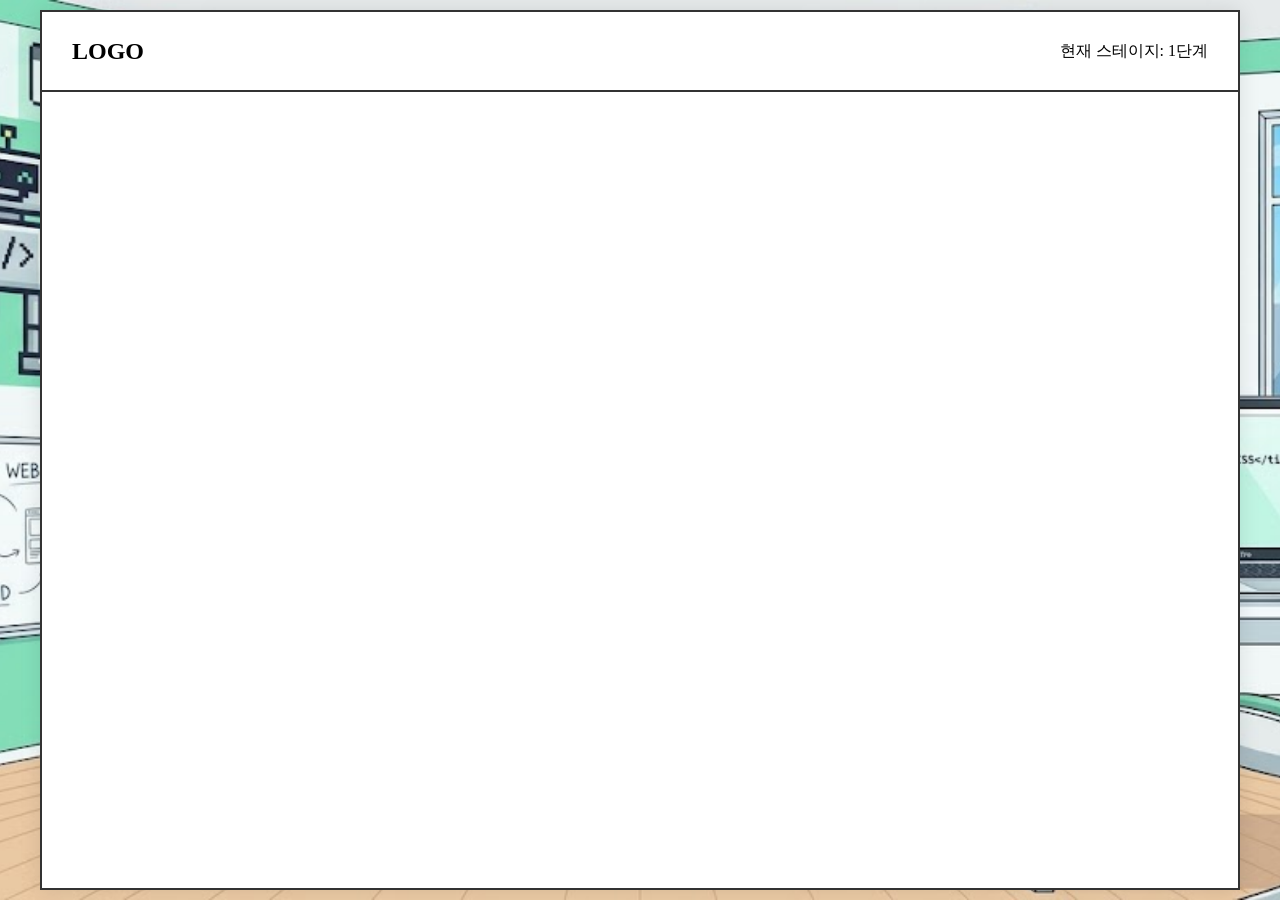
==== index.html @ 28708c18 "feat: 공통 게임 레이아웃 및 1200px 중앙 정렬 틀 구현 (#3)" ====
<!doctype html>
<html lang="ko">
  <head>
    <meta charset="UTF-8" />
    <meta name="viewport" content="width=device-width, initial-scale=1.0" />
    <title>Game Layout Frame</title>
    <link rel="stylesheet" href="style.css" />
  </head>
  <body>
    <div id="root">
      <header id="header">
        <div class="logo">
          <span>LOGO</span>
        </div>
        <div class="stage-info">
          <span id="stage-name">현재 스테이지: 1단계</span>
        </div>
      </header>

      <main id="container"></main>
    </div>
  </body>
</html>
---- style.css ----
* {
  margin: 0;
  padding: 0;
  box-sizing: border-box;
  -webkit-user-select: none;
  -ms-user-select: none;
  user-select: none;
  -webkit-tap-highlight-color: transparent;
}

body {
  width: 100%;
  min-height: 100vh;
  display: flex;
  justify-content: center;
  align-items: center;
  overflow-x: auto;
  background-image: url("img/background.jpg");
  background-repeat: no-repeat;
  background-size: cover;
  background-position: center;
}

#root {
  width: 1200px;
  background-color: #fff;
  display: flex;
  flex-direction: column;
  box-shadow: 0 0 20px rgba(0, 0, 0, 0.1);
}

#header {
  width: 100%;
  height: 80px;
  border: 2px solid #333;
  border-bottom: none;
  display: flex;
  justify-content: space-between;
  align-items: center;
  padding: 0 30px;
}

.logo {
  font-size: 24px;
  font-weight: bold;
  display: flex;
  align-items: center;
}

.logo img {
  height: 50px;
  margin-right: 10px;
}

#container {
  width: 100%;
  height: 800px;
  border: 2px solid #333;
  position: relative;
  overflow: hidden;
}
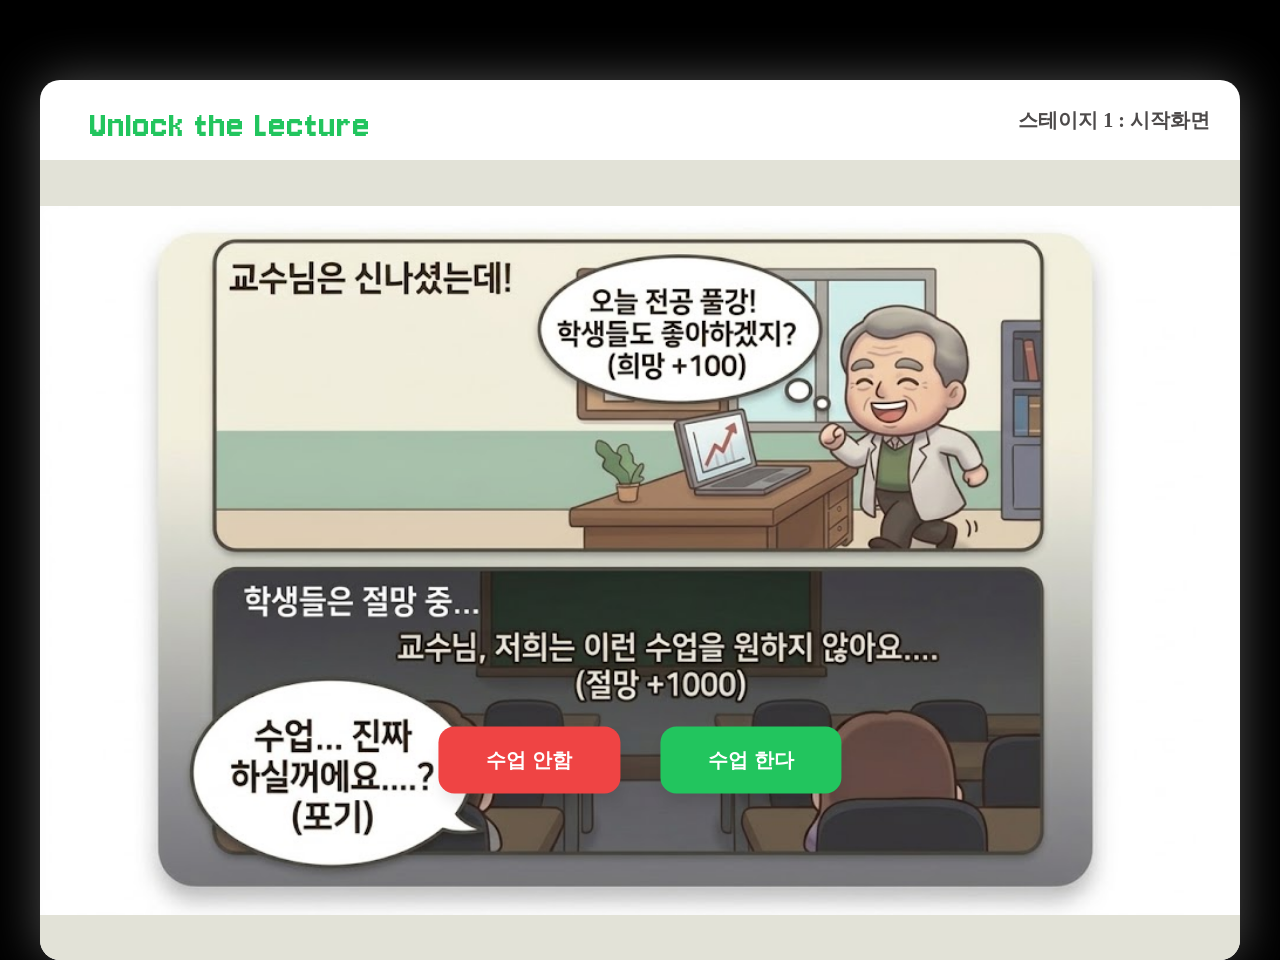
==== commit 74d9b1b8: "Merge pull request #67 from kopo-3K1L/dev chore: dev 브랜치를 main으로 병합 및 배포 준비 (#66)" ====
--- a/index.html
+++ b/index.html
@@ -5,19 +5,11 @@
     <meta name="viewport" content="width=device-width, initial-scale=1.0" />
     <title>Game Layout Frame</title>
     <link rel="stylesheet" href="style.css" />
+    <script src="main.js"></script>
   </head>
   <body>
-    <div id="root">
-      <header id="header">
-        <div class="logo">
-          <span>LOGO</span>
-        </div>
-        <div class="stage-info">
-          <span id="stage-name">현재 스테이지: 1단계</span>
-        </div>
-      </header>
-
-      <main id="container"></main>
-    </div>
+    <script>
+      checkSaveLoadPage();
+    </script>
   </body>
 </html>
--- a/style.css
+++ b/style.css
@@ -1,3 +1,8 @@
+@font-face {
+  font-family: Jersey10-Regular;
+  src: url("/asset/fonts/Jersey10-Regular.ttf");
+}
+
 * {
   margin: 0;
   padding: 0;
@@ -15,10 +20,12 @@
   justify-content: center;
   align-items: center;
   overflow-x: auto;
-  background-image: url("img/background.jpg");
+  background-color: black;
+  /* background-image: url("asset/img/background.jpg"); */
   background-repeat: no-repeat;
   background-size: cover;
   background-position: center;
+  padding-top: 80px; /*setting 버튼 겹침 방지용*/
 }
 
 #root {
@@ -26,13 +33,14 @@
   background-color: #fff;
   display: flex;
   flex-direction: column;
-  box-shadow: 0 0 20px rgba(0, 0, 0, 0.1);
+  box-shadow: 0px 0px 50px rgba(109, 109, 109, 0.705);
+  border-radius: 20px;
 }
 
 #header {
   width: 100%;
-  height: 80px;
-  border: 2px solid #333;
+  min-height: 80px; /*확대 시 글자 튀어나옴 방지*/
+  /* border: 2px solid #333; */
   border-bottom: none;
   display: flex;
   justify-content: space-between;
@@ -41,8 +49,12 @@
 }
 
 .logo {
-  font-size: 24px;
-  font-weight: bold;
+  font-size: 40px;
+  margin-left: 20px;
+  margin-top: 10px;
+  letter-spacing: 1px;
+  color: #22c55e; 
+  font-family: Jersey10-Regular, sans-serif;
   display: flex;
   align-items: center;
 }
@@ -55,7 +67,14 @@
 #container {
   width: 100%;
   height: 800px;
-  border: 2px solid #333;
+  /* border: 2px solid #333; */
+  border-radius: 0px 0px 20px 20px;
   position: relative;
   overflow: hidden;
+
 }
+#stage-name{
+  font-size: 20px;
+  font-weight: bold;
+  color:rgb(77, 74, 74)
+}
